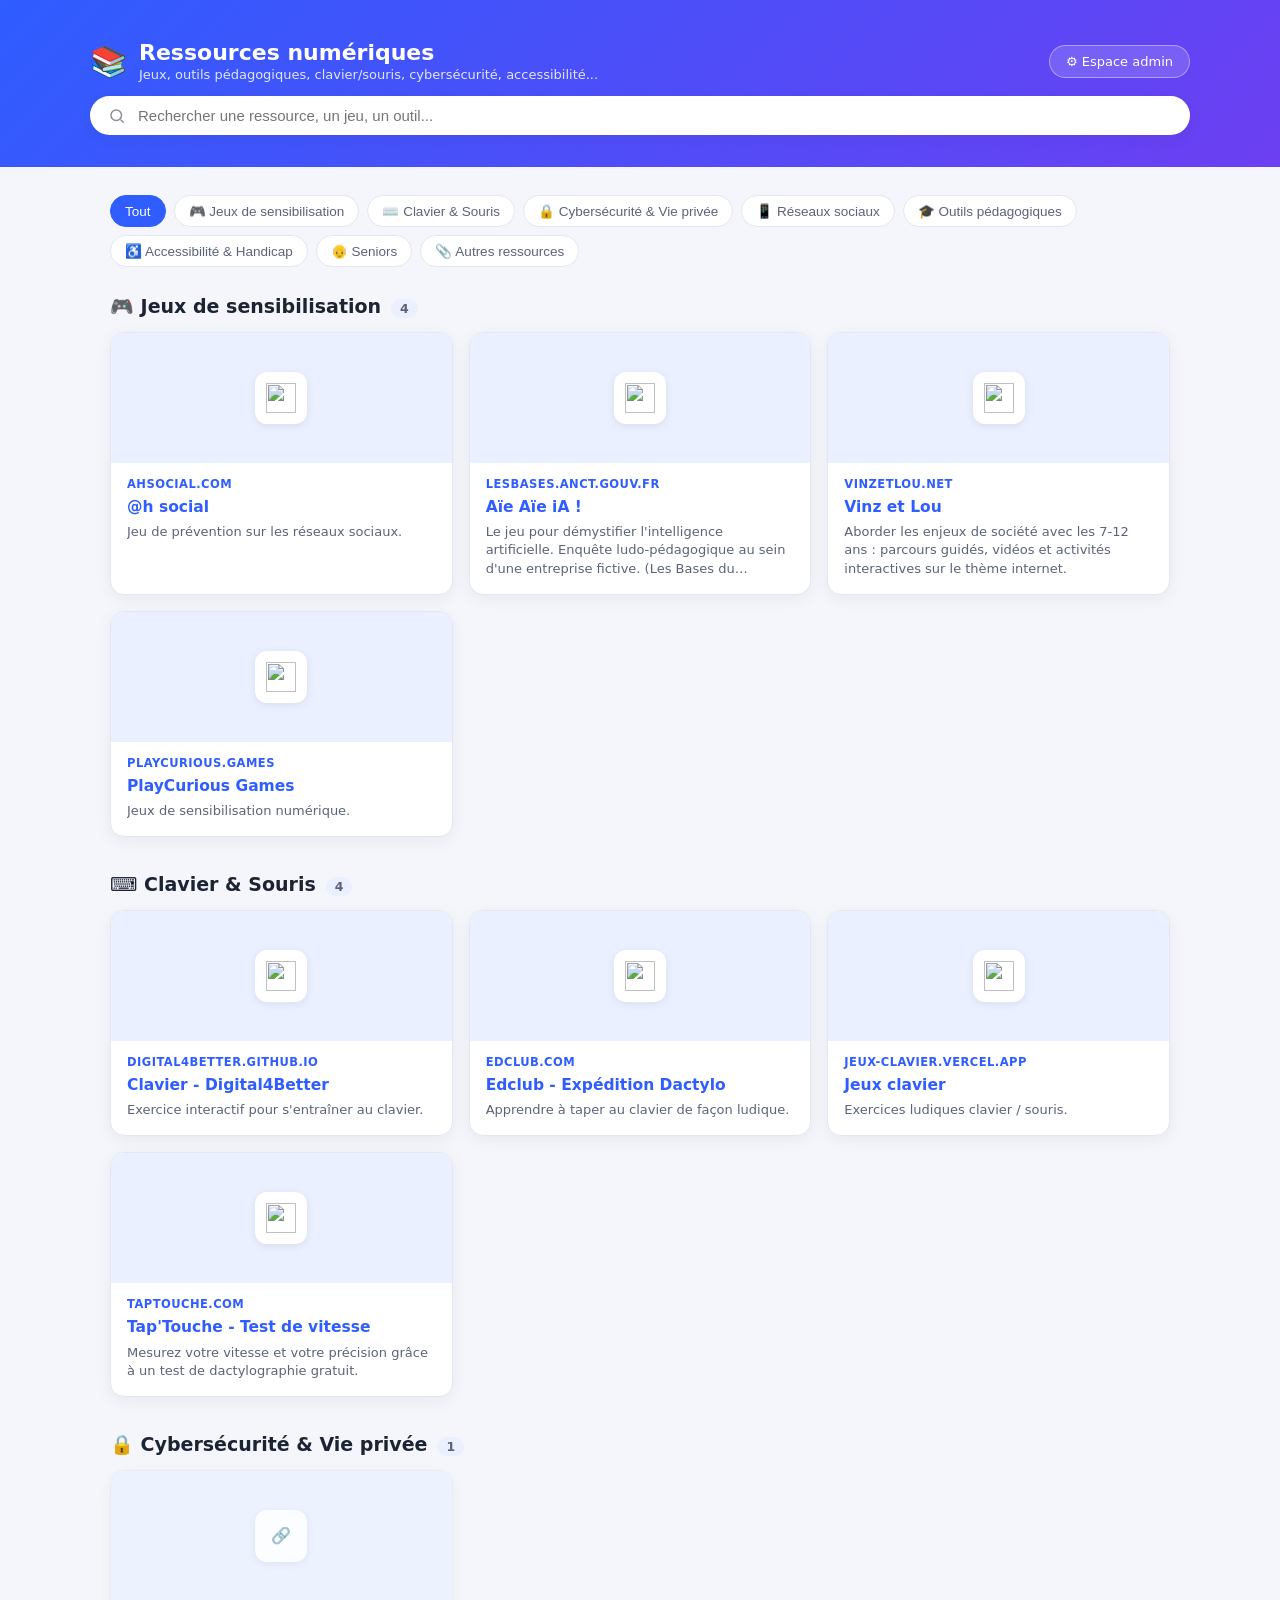
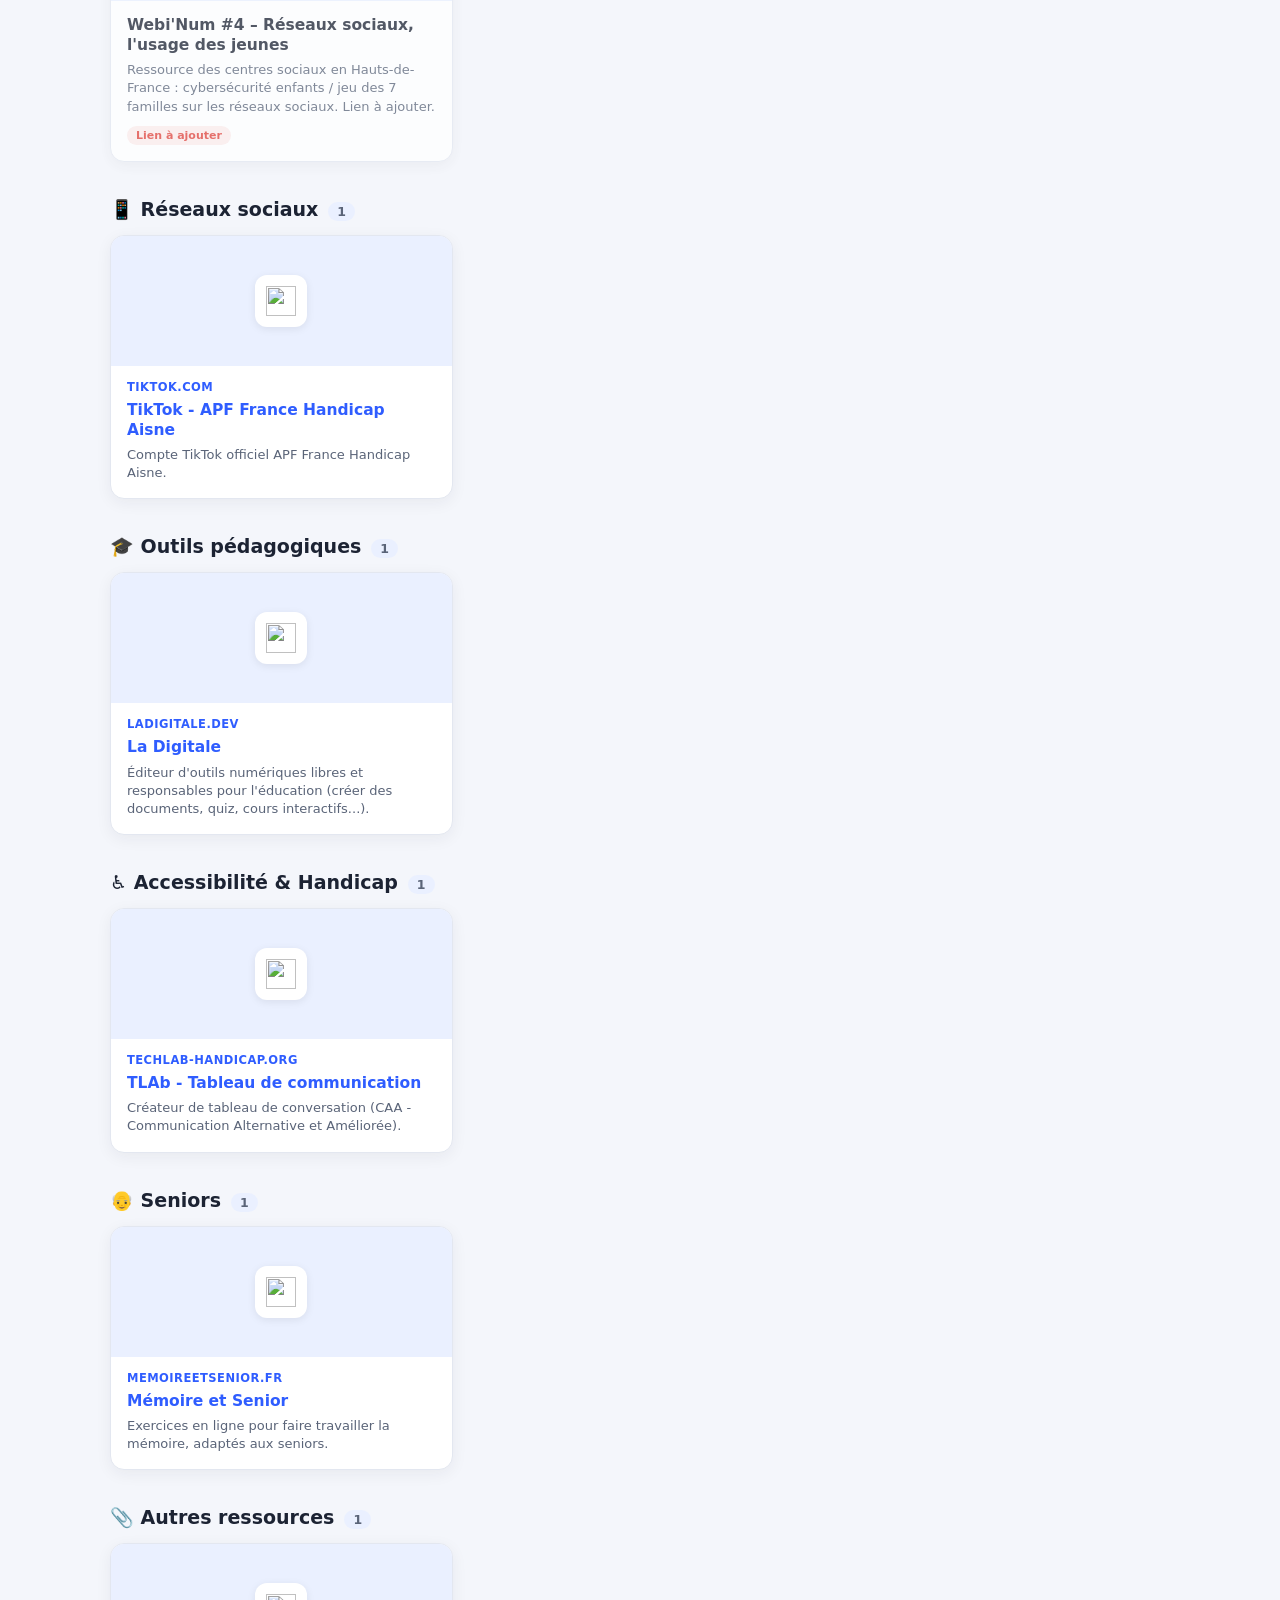
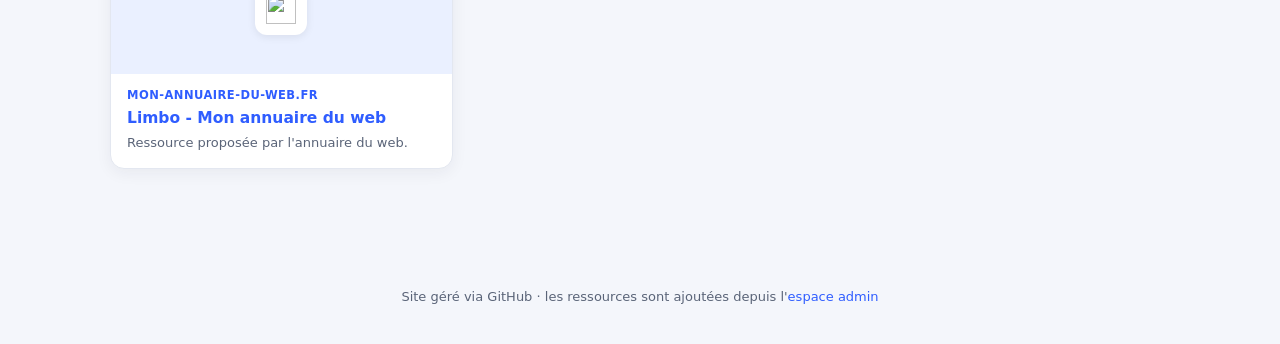
==== index.html @ 8535b405 "Ajout du site de ressources numériques avec espace admin GitHub-sync - Page publique (index.html) : " ====
<!DOCTYPE html>
<html lang="fr">
<head>
  <meta charset="UTF-8" />
  <meta name="viewport" content="width=device-width, initial-scale=1.0" />
  <title>Ressources numériques - APF</title>
  <meta name="description" content="Toutes les ressources numériques (jeux, outils, clavier/souris, cybersécurité...) au même endroit." />
  <link rel="icon" href="data:image/svg+xml,<svg xmlns=%22http://www.w3.org/2000/svg%22 viewBox=%220 0 100 100%22><text y=%22.9em%22 font-size=%2290%22>📚</text></svg>" />
  <link rel="stylesheet" href="assets/style.css" />
</head>
<body>
  <header class="site-header">
    <div class="header-inner">
      <div class="header-top">
        <div class="brand">
          <span class="logo">📚</span>
          <div>
            <h1>Ressources numériques</h1>
            <p>Jeux, outils pédagogiques, clavier/souris, cybersécurité, accessibilité...</p>
          </div>
        </div>
        <a class="admin-link" href="admin.html">⚙️ Espace admin</a>
      </div>
      <div class="search-bar">
        <svg width="18" height="18" viewBox="0 0 24 24" fill="none" stroke="#1c2333" stroke-width="2">
          <circle cx="11" cy="11" r="7"></circle>
          <line x1="21" y1="21" x2="16.65" y2="16.65"></line>
        </svg>
        <input id="searchInput" type="text" placeholder="Rechercher une ressource, un jeu, un outil..." />
      </div>
    </div>
  </header>

  <main>
    <div class="category-filters" id="categoryFilters"></div>
    <div id="categorySections"></div>
  </main>

  <footer class="site-footer">
    Site géré via GitHub · les ressources sont ajoutées depuis l'<a href="admin.html">espace admin</a>
  </footer>

  <script src="assets/app.js"></script>
</body>
</html>
---- assets/style.css ----
:root {
  --bg: #f4f6fb;
  --bg-card: #ffffff;
  --text: #1c2333;
  --text-muted: #5a6478;
  --border: #e3e7f0;
  --primary: #2f5dff;
  --primary-dark: #1f42c7;
  --primary-soft: #eaf0ff;
  --danger: #e0433b;
  --radius: 14px;
  --shadow: 0 4px 16px rgba(28, 35, 51, 0.06);
  --shadow-hover: 0 10px 28px rgba(28, 35, 51, 0.12);
}

* { box-sizing: border-box; }

html, body {
  margin: 0;
  padding: 0;
  background: var(--bg);
  color: var(--text);
  font-family: "Segoe UI", system-ui, -apple-system, Roboto, Helvetica, Arial, sans-serif;
}

a { color: var(--primary); text-decoration: none; }

header.site-header {
  background: linear-gradient(135deg, #2f5dff, #6c3ff2);
  color: #fff;
  padding: 40px 20px 32px;
}

.header-inner {
  max-width: 1100px;
  margin: 0 auto;
  display: flex;
  flex-direction: column;
  gap: 14px;
}

.header-top {
  display: flex;
  align-items: center;
  justify-content: space-between;
  gap: 16px;
  flex-wrap: wrap;
}

.brand {
  display: flex;
  align-items: center;
  gap: 12px;
}

.brand .logo {
  font-size: 30px;
}

.brand h1 {
  margin: 0;
  font-size: 22px;
  font-weight: 700;
}

.brand p {
  margin: 2px 0 0;
  font-size: 13px;
  opacity: 0.85;
}

.admin-link {
  background: rgba(255, 255, 255, 0.15);
  border: 1px solid rgba(255, 255, 255, 0.4);
  color: #fff;
  padding: 8px 16px;
  border-radius: 999px;
  font-size: 13px;
  white-space: nowrap;
  transition: background 0.15s ease;
}

.admin-link:hover { background: rgba(255, 255, 255, 0.28); }

.search-bar {
  display: flex;
  align-items: center;
  gap: 10px;
  background: #fff;
  border-radius: 999px;
  padding: 10px 18px;
  box-shadow: var(--shadow);
}

.search-bar input {
  border: none;
  outline: none;
  flex: 1;
  font-size: 15px;
  color: var(--text);
}

.search-bar svg { flex-shrink: 0; opacity: 0.5; }

main {
  max-width: 1100px;
  margin: 0 auto;
  padding: 28px 20px 60px;
}

.category-filters {
  display: flex;
  flex-wrap: wrap;
  gap: 8px;
  margin-bottom: 28px;
}

.chip {
  border: 1px solid var(--border);
  background: var(--bg-card);
  color: var(--text-muted);
  padding: 7px 14px;
  border-radius: 999px;
  font-size: 13.5px;
  cursor: pointer;
  transition: all 0.15s ease;
}

.chip:hover { border-color: var(--primary); color: var(--primary); }

.chip.active {
  background: var(--primary);
  border-color: var(--primary);
  color: #fff;
}

.category-section {
  margin-bottom: 36px;
}

.category-title {
  display: flex;
  align-items: baseline;
  gap: 10px;
  margin: 0 0 14px;
  font-size: 19px;
  font-weight: 700;
}

.category-title .count {
  font-size: 12.5px;
  font-weight: 600;
  color: var(--text-muted);
  background: var(--primary-soft);
  padding: 2px 9px;
  border-radius: 999px;
}

.resource-grid {
  display: grid;
  grid-template-columns: repeat(auto-fill, minmax(260px, 1fr));
  gap: 16px;
}

.resource-card {
  background: var(--bg-card);
  border: 1px solid var(--border);
  border-radius: var(--radius);
  overflow: hidden;
  display: flex;
  flex-direction: column;
  box-shadow: var(--shadow);
  transition: transform 0.15s ease, box-shadow 0.15s ease;
}

.resource-card:hover {
  transform: translateY(-3px);
  box-shadow: var(--shadow-hover);
}

.resource-preview {
  height: 130px;
  background: var(--primary-soft);
  display: flex;
  align-items: center;
  justify-content: center;
  overflow: hidden;
}

.resource-preview img.og-image {
  width: 100%;
  height: 100%;
  object-fit: cover;
}

.resource-preview .fallback-icon {
  width: 52px;
  height: 52px;
  border-radius: 12px;
  background: #fff;
  display: flex;
  align-items: center;
  justify-content: center;
  box-shadow: 0 2px 8px rgba(0,0,0,0.08);
}

.resource-preview .fallback-icon img { width: 30px; height: 30px; }

.resource-body {
  padding: 14px 16px 16px;
  display: flex;
  flex-direction: column;
  gap: 6px;
  flex: 1;
}

.resource-body .domain {
  font-size: 11.5px;
  text-transform: uppercase;
  letter-spacing: 0.04em;
  color: var(--primary);
  font-weight: 700;
}

.resource-body h3 {
  margin: 0;
  font-size: 15.5px;
  line-height: 1.3;
}

.resource-body p {
  margin: 0;
  font-size: 13px;
  color: var(--text-muted);
  line-height: 1.4;
  display: -webkit-box;
  -webkit-line-clamp: 3;
  -webkit-box-orient: vertical;
  overflow: hidden;
}

.resource-card.no-link {
  opacity: 0.75;
}

.missing-link-badge {
  display: inline-block;
  margin-top: 4px;
  font-size: 11px;
  font-weight: 700;
  color: var(--danger);
  background: #fdeceb;
  padding: 3px 9px;
  border-radius: 999px;
  width: fit-content;
}

.empty-state {
  text-align: center;
  padding: 60px 20px;
  color: var(--text-muted);
}

footer.site-footer {
  text-align: center;
  padding: 24px 20px 40px;
  color: var(--text-muted);
  font-size: 13px;
}

/* ---- Admin ---- */

.admin-wrap {
  max-width: 900px;
  margin: 0 auto;
  padding: 28px 20px 80px;
}

.panel {
  background: var(--bg-card);
  border: 1px solid var(--border);
  border-radius: var(--radius);
  padding: 20px 22px;
  margin-bottom: 22px;
  box-shadow: var(--shadow);
}

.panel h2 {
  margin: 0 0 14px;
  font-size: 17px;
}

.panel h3 {
  margin: 0 0 10px;
  font-size: 14.5px;
  color: var(--text-muted);
}

.field {
  margin-bottom: 14px;
}

.field label {
  display: block;
  font-size: 13px;
  font-weight: 600;
  margin-bottom: 5px;
}

.field input,
.field textarea,
.field select {
  width: 100%;
  padding: 9px 12px;
  border: 1px solid var(--border);
  border-radius: 9px;
  font-size: 14px;
  font-family: inherit;
  background: #fbfcfe;
}

.field textarea { resize: vertical; min-height: 60px; }

.field small { color: var(--text-muted); font-size: 12px; }

.row { display: flex; gap: 12px; flex-wrap: wrap; }
.row .field { flex: 1; min-width: 180px; }

.btn {
  display: inline-flex;
  align-items: center;
  gap: 6px;
  border: none;
  padding: 10px 18px;
  border-radius: 9px;
  font-size: 14px;
  font-weight: 600;
  cursor: pointer;
  transition: opacity 0.15s ease;
}

.btn:hover { opacity: 0.88; }
.btn:disabled { opacity: 0.5; cursor: not-allowed; }

.btn-primary { background: var(--primary); color: #fff; }
.btn-secondary { background: var(--primary-soft); color: var(--primary); }
.btn-danger { background: #fdeceb; color: var(--danger); }
.btn-ghost { background: transparent; color: var(--text-muted); border: 1px solid var(--border); }

.status-msg {
  margin-top: 12px;
  padding: 10px 14px;
  border-radius: 9px;
  font-size: 13.5px;
  display: none;
}

.status-msg.show { display: block; }
.status-msg.ok { background: #e8f8ef; color: #1a7d43; }
.status-msg.err { background: #fdeceb; color: var(--danger); }
.status-msg.info { background: var(--primary-soft); color: var(--primary-dark); }

.list-item {
  display: flex;
  align-items: center;
  gap: 12px;
  padding: 10px 0;
  border-bottom: 1px solid var(--border);
}

.list-item:last-child { border-bottom: none; }

.list-item .thumb {
  width: 36px;
  height: 36px;
  border-radius: 8px;
  background: var(--primary-soft);
  display: flex;
  align-items: center;
  justify-content: center;
  flex-shrink: 0;
  overflow: hidden;
}

.list-item .thumb img { width: 20px; height: 20px; }

.list-item .info { flex: 1; min-width: 0; }
.list-item .info .t { font-weight: 600; font-size: 14px; white-space: nowrap; overflow: hidden; text-overflow: ellipsis; }
.list-item .info .u { font-size: 12px; color: var(--text-muted); white-space: nowrap; overflow: hidden; text-overflow: ellipsis; }

.list-item .actions { display: flex; gap: 6px; flex-shrink: 0; }
.list-item .actions button {
  border: none;
  background: var(--bg);
  width: 30px;
  height: 30px;
  border-radius: 7px;
  cursor: pointer;
  font-size: 14px;
}
.list-item .actions button:hover { background: var(--primary-soft); }

.preview-box {
  border: 1px dashed var(--border);
  border-radius: 12px;
  padding: 12px;
  display: flex;
  gap: 12px;
  align-items: center;
  margin-top: 8px;
  background: #fbfcfe;
}

.preview-box img { width: 64px; height: 64px; border-radius: 8px; object-fit: cover; background: var(--primary-soft); }
.preview-box .pb-text { flex: 1; min-width: 0; }
.preview-box .pb-text .t { font-weight: 700; font-size: 13.5px; }
.preview-box .pb-text .d { font-size: 12px; color: var(--text-muted); margin-top: 2px; }

.badge-locked {
  display: inline-flex;
  align-items: center;
  gap: 6px;
  font-size: 12.5px;
  color: var(--text-muted);
}

.top-actions {
  display: flex;
  justify-content: space-between;
  align-items: center;
  margin-bottom: 20px;
  flex-wrap: wrap;
  gap: 10px;
}

.top-actions a { font-size: 13.5px; }

@media (max-width: 560px) {
  .brand h1 { font-size: 19px; }
  .resource-grid { grid-template-columns: 1fr 1fr; }
}
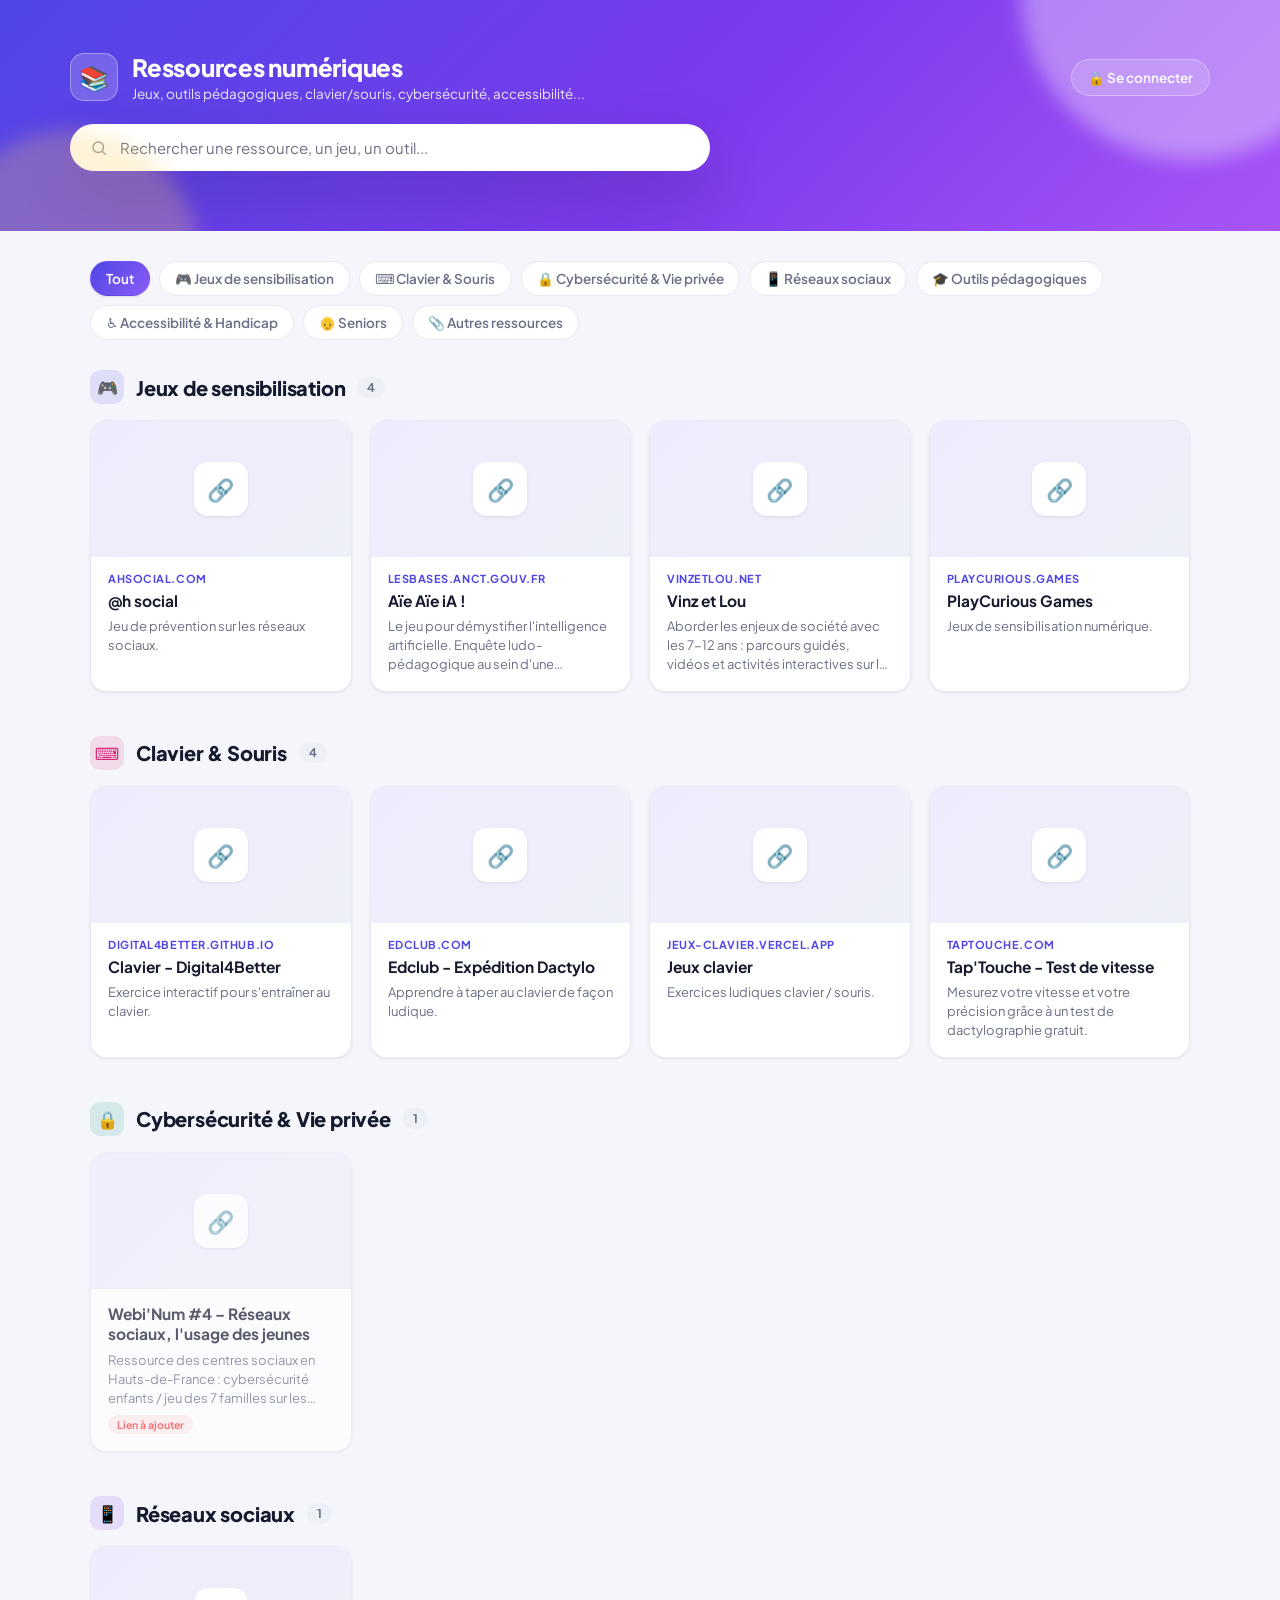
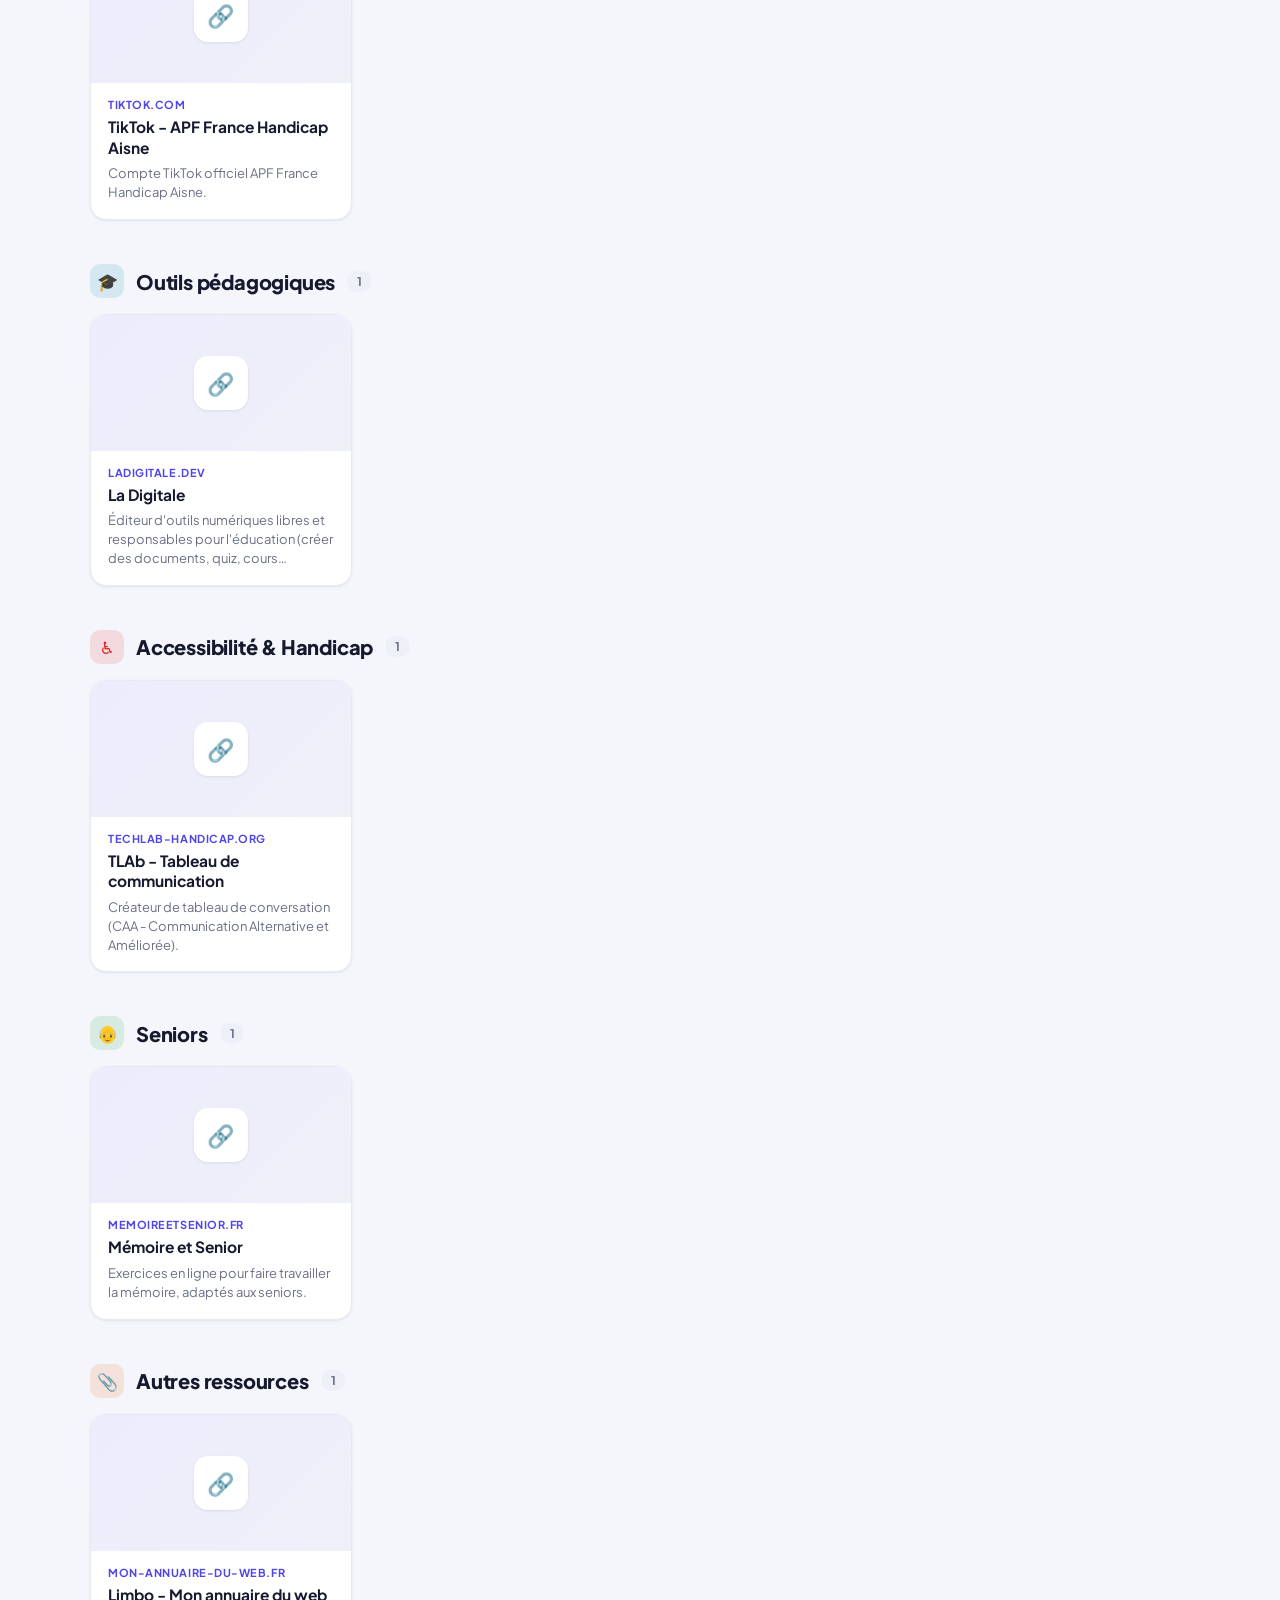
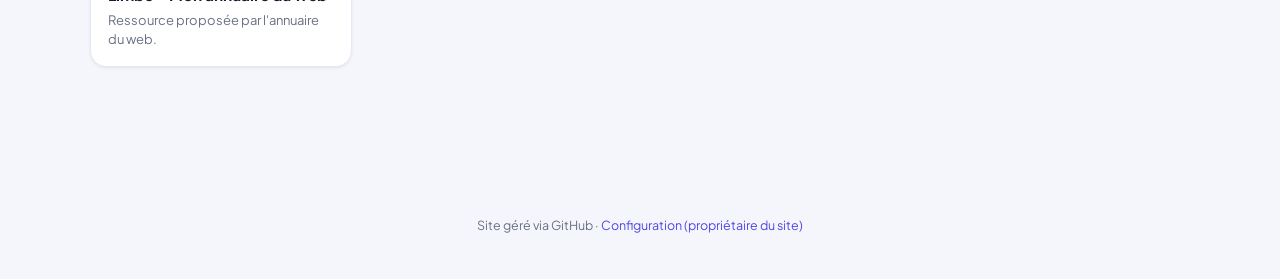
==== commit 8bba9f0a: "Refonte visuelle + édition directement dans les catégories - Nouveau design : header en dégradé, car" ====
--- a/index.html
+++ b/index.html
@@ -19,10 +19,12 @@
             <p>Jeux, outils pédagogiques, clavier/souris, cybersécurité, accessibilité...</p>
           </div>
         </div>
-        <a class="admin-link" href="admin.html">⚙️ Espace admin</a>
+        <div class="header-actions">
+          <button class="icon-btn" id="lockBtn">🔒 Se connecter</button>
+        </div>
       </div>
       <div class="search-bar">
-        <svg width="18" height="18" viewBox="0 0 24 24" fill="none" stroke="#1c2333" stroke-width="2">
+        <svg width="18" height="18" viewBox="0 0 24 24" fill="none" stroke="currentColor" stroke-width="2">
           <circle cx="11" cy="11" r="7"></circle>
           <line x1="21" y1="21" x2="16.65" y2="16.65"></line>
         </svg>
@@ -37,9 +39,105 @@
   </main>
 
   <footer class="site-footer">
-    Site géré via GitHub · les ressources sont ajoutées depuis l'<a href="admin.html">espace admin</a>
+    Site géré via GitHub · <a href="admin.html">Configuration (propriétaire du site)</a>
   </footer>
 
+  <!-- Connexion -->
+  <div class="modal-backdrop" id="loginBackdrop">
+    <div class="modal">
+      <div class="modal-head">
+        <h2>🔒 Connexion éditeur</h2>
+        <button class="modal-close" data-close="loginBackdrop">✕</button>
+      </div>
+      <p class="hint">Entrez le mot de passe pour ajouter, modifier ou supprimer des ressources directement sur la page.</p>
+      <div class="field">
+        <label>Mot de passe</label>
+        <input id="loginPassword" type="password" placeholder="Mot de passe éditeur" autocomplete="current-password" />
+      </div>
+      <button class="btn btn-primary btn-block" id="loginSubmitBtn">Se connecter</button>
+      <div class="status-msg" id="loginStatus"></div>
+    </div>
+  </div>
+
+  <!-- Catégorie -->
+  <div class="modal-backdrop" id="categoryBackdrop">
+    <div class="modal">
+      <div class="modal-head">
+        <h2 id="catModalTitle">Ajouter une catégorie</h2>
+        <button class="modal-close" data-close="categoryBackdrop">✕</button>
+      </div>
+      <form id="catForm">
+        <div class="field">
+          <label>Nom de la catégorie</label>
+          <input id="catName" type="text" required placeholder="ex : Jeux de sensibilisation" />
+        </div>
+        <div class="field">
+          <label>Icône</label>
+          <input id="catIcon" type="text" maxlength="4" placeholder="🎮" />
+          <div class="emoji-row" id="emojiRow"></div>
+        </div>
+        <div class="row" style="margin-top:18px;">
+          <button type="button" class="btn btn-ghost" id="catDeleteBtn" style="display:none;">Supprimer</button>
+          <button type="submit" class="btn btn-primary" id="catSubmitBtn" style="flex:1;">Ajouter</button>
+        </div>
+      </form>
+    </div>
+  </div>
+
+  <!-- Ressource -->
+  <div class="modal-backdrop" id="resourceBackdrop">
+    <div class="modal modal-wide">
+      <div class="modal-head">
+        <h2 id="resModalTitle">Ajouter une ressource</h2>
+        <button class="modal-close" data-close="resourceBackdrop">✕</button>
+      </div>
+      <form id="resForm">
+        <div class="field">
+          <label>Lien (URL)</label>
+          <div class="row" style="align-items:flex-start;">
+            <input id="resUrl" type="url" placeholder="https://..." style="flex:1;" />
+            <button type="button" class="btn btn-secondary" id="fetchPreviewBtn">🔍 Aperçu</button>
+          </div>
+          <small>Optionnel si vous n'avez pas encore le lien — la ressource sera marquée "lien à ajouter".</small>
+        </div>
+        <div class="status-msg" id="previewStatus"></div>
+        <div class="preview-box" id="previewBox" style="display:none;">
+          <img id="previewImg" src="" alt="" />
+          <div class="pb-text">
+            <div class="t" id="previewTitle"></div>
+            <div class="d" id="previewDesc"></div>
+          </div>
+        </div>
+        <div class="field">
+          <label>Titre</label>
+          <input id="resTitle" type="text" required placeholder="Nom de la ressource" />
+        </div>
+        <div class="field">
+          <label>Description</label>
+          <textarea id="resDescription" placeholder="Courte description"></textarea>
+        </div>
+        <div class="field">
+          <label>Catégorie</label>
+          <select id="resCategory"></select>
+        </div>
+        <div class="row" style="margin-top:18px;">
+          <button type="button" class="btn btn-ghost" id="resDeleteBtn" style="display:none;">Supprimer</button>
+          <button type="submit" class="btn btn-primary" id="resSubmitBtn" style="flex:1;">Ajouter</button>
+        </div>
+      </form>
+    </div>
+  </div>
+
+  <!-- Barre de publication -->
+  <div class="save-bar" id="saveBar">
+    <span><span class="dot"></span> Modifications non publiées</span>
+    <button class="btn btn-ghost" id="discardBtn">Annuler</button>
+    <button class="btn btn-primary" id="saveBtn">Publier</button>
+  </div>
+  <div class="status-msg" id="saveStatus" style="position:fixed;bottom:86px;left:50%;transform:translateX(-50%);z-index:60;max-width:420px;width:calc(100% - 32px);"></div>
+
+  <script src="assets/config.js"></script>
+  <script src="assets/crypto.js"></script>
   <script src="assets/app.js"></script>
 </body>
 </html>
--- a/assets/style.css
+++ b/assets/style.css
@@ -1,16 +1,50 @@
+@import url('https://fonts.googleapis.com/css2?family=Plus+Jakarta+Sans:wght@400;500;600;700;800&display=swap');
+
 :root {
-  --bg: #f4f6fb;
-  --bg-card: #ffffff;
-  --text: #1c2333;
-  --text-muted: #5a6478;
-  --border: #e3e7f0;
-  --primary: #2f5dff;
-  --primary-dark: #1f42c7;
-  --primary-soft: #eaf0ff;
-  --danger: #e0433b;
-  --radius: 14px;
-  --shadow: 0 4px 16px rgba(28, 35, 51, 0.06);
-  --shadow-hover: 0 10px 28px rgba(28, 35, 51, 0.12);
+  --font: 'Plus Jakarta Sans', system-ui, -apple-system, 'Segoe UI', Roboto, sans-serif;
+
+  --bg: #f5f6fb;
+  --bg-elevated: #ffffff;
+  --bg-sunken: #eef0f8;
+  --text: #161a2e;
+  --text-muted: #6a7086;
+  --border: #e7e9f2;
+
+  --primary: #4f46e5;
+  --primary-2: #8b5cf6;
+  --primary-soft: #edecfd;
+  --primary-text-on: #ffffff;
+  --danger: #ef4444;
+  --danger-soft: #fdeceb;
+  --success: #16a34a;
+  --success-soft: #e7f8ee;
+
+  --radius-lg: 22px;
+  --radius-md: 16px;
+  --radius-sm: 11px;
+
+  --shadow-sm: 0 1px 2px rgba(22, 26, 46, 0.05), 0 1px 4px rgba(22, 26, 46, 0.04);
+  --shadow-md: 0 10px 30px rgba(22, 26, 46, 0.08);
+  --shadow-lg: 0 24px 60px rgba(22, 26, 46, 0.18);
+
+  color-scheme: light;
+}
+
+@media (prefers-color-scheme: dark) {
+  :root {
+    --bg: #0e1017;
+    --bg-elevated: #171a26;
+    --bg-sunken: #12141e;
+    --text: #eef0fa;
+    --text-muted: #9199b5;
+    --border: #262a3c;
+    --primary-soft: #211f3f;
+    --danger-soft: #331b1e;
+    --success-soft: #12281c;
+    --shadow-md: 0 10px 30px rgba(0, 0, 0, 0.35);
+    --shadow-lg: 0 24px 60px rgba(0, 0, 0, 0.5);
+    color-scheme: dark;
+  }
 }
 
 * { box-sizing: border-box; }
@@ -20,23 +54,58 @@
   padding: 0;
   background: var(--bg);
   color: var(--text);
-  font-family: "Segoe UI", system-ui, -apple-system, Roboto, Helvetica, Arial, sans-serif;
+  font-family: var(--font);
+  -webkit-font-smoothing: antialiased;
 }
 
 a { color: var(--primary); text-decoration: none; }
 
+::selection { background: var(--primary-soft); color: var(--primary); }
+
+/* ---------------- Header / hero ---------------- */
+
 header.site-header {
-  background: linear-gradient(135deg, #2f5dff, #6c3ff2);
+  position: relative;
+  overflow: hidden;
+  background: linear-gradient(135deg, #4f46e5 0%, #7c3aed 55%, #a855f7 100%);
   color: #fff;
-  padding: 40px 20px 32px;
+  padding: 52px 20px 60px;
+}
+
+header.site-header::before,
+header.site-header::after {
+  content: "";
+  position: absolute;
+  border-radius: 50%;
+  filter: blur(10px);
+  opacity: 0.35;
+  pointer-events: none;
+}
+
+header.site-header::before {
+  width: 340px;
+  height: 340px;
+  background: #fff;
+  top: -180px;
+  right: -80px;
+}
+
+header.site-header::after {
+  width: 260px;
+  height: 260px;
+  background: #ffd166;
+  bottom: -160px;
+  left: -60px;
+  opacity: 0.25;
 }
 
 .header-inner {
-  max-width: 1100px;
+  position: relative;
+  max-width: 1140px;
   margin: 0 auto;
   display: flex;
   flex-direction: column;
-  gap: 14px;
+  gap: 22px;
 }
 
 .header-top {
@@ -47,144 +116,206 @@
   flex-wrap: wrap;
 }
 
-.brand {
-  display: flex;
-  align-items: center;
-  gap: 12px;
-}
+.brand { display: flex; align-items: center; gap: 14px; }
 
 .brand .logo {
-  font-size: 30px;
-}
-
-.brand h1 {
-  margin: 0;
-  font-size: 22px;
-  font-weight: 700;
-}
-
-.brand p {
-  margin: 2px 0 0;
-  font-size: 13px;
-  opacity: 0.85;
-}
-
-.admin-link {
-  background: rgba(255, 255, 255, 0.15);
-  border: 1px solid rgba(255, 255, 255, 0.4);
+  width: 48px;
+  height: 48px;
+  display: flex;
+  align-items: center;
+  justify-content: center;
+  font-size: 24px;
+  background: rgba(255, 255, 255, 0.18);
+  border: 1px solid rgba(255, 255, 255, 0.35);
+  border-radius: 14px;
+  backdrop-filter: blur(6px);
+  flex-shrink: 0;
+}
+
+.brand h1 { margin: 0; font-size: 24px; font-weight: 800; letter-spacing: -0.01em; }
+.brand p { margin: 3px 0 0; font-size: 13.5px; opacity: 0.88; }
+
+.header-actions { display: flex; align-items: center; gap: 8px; }
+
+.icon-btn {
+  display: inline-flex;
+  align-items: center;
+  gap: 7px;
+  background: rgba(255, 255, 255, 0.14);
+  border: 1px solid rgba(255, 255, 255, 0.32);
   color: #fff;
-  padding: 8px 16px;
+  padding: 9px 16px;
   border-radius: 999px;
-  font-size: 13px;
-  white-space: nowrap;
-  transition: background 0.15s ease;
-}
-
-.admin-link:hover { background: rgba(255, 255, 255, 0.28); }
+  font-size: 13.5px;
+  font-weight: 600;
+  font-family: var(--font);
+  cursor: pointer;
+  transition: background 0.15s ease, transform 0.15s ease;
+}
+.icon-btn:hover { background: rgba(255, 255, 255, 0.26); transform: translateY(-1px); }
+.icon-btn.unlocked { background: rgba(22, 163, 74, 0.35); border-color: rgba(22, 163, 74, 0.55); }
 
 .search-bar {
   display: flex;
   align-items: center;
   gap: 10px;
-  background: #fff;
+  background: var(--bg-elevated);
   border-radius: 999px;
-  padding: 10px 18px;
-  box-shadow: var(--shadow);
-}
+  padding: 13px 20px;
+  box-shadow: var(--shadow-lg);
+  max-width: 640px;
+}
+
+.search-bar svg { flex-shrink: 0; opacity: 0.45; color: var(--text); }
 
 .search-bar input {
   border: none;
   outline: none;
   flex: 1;
   font-size: 15px;
+  font-family: var(--font);
   color: var(--text);
-}
-
-.search-bar svg { flex-shrink: 0; opacity: 0.5; }
+  background: transparent;
+}
+.search-bar input::placeholder { color: var(--text-muted); }
+
+/* ---------------- Main ---------------- */
 
 main {
-  max-width: 1100px;
+  max-width: 1140px;
   margin: 0 auto;
-  padding: 28px 20px 60px;
+  padding: 30px 20px 80px;
 }
 
 .category-filters {
   display: flex;
   flex-wrap: wrap;
-  gap: 8px;
-  margin-bottom: 28px;
+  gap: 9px;
+  margin-bottom: 30px;
 }
 
 .chip {
+  display: inline-flex;
+  align-items: center;
+  gap: 6px;
   border: 1px solid var(--border);
-  background: var(--bg-card);
-  color: var(--text-muted);
-  padding: 7px 14px;
+  background: var(--bg-elevated);
+  color: var(--text-muted);
+  padding: 8px 15px;
   border-radius: 999px;
   font-size: 13.5px;
+  font-family: var(--font);
+  font-weight: 600;
   cursor: pointer;
   transition: all 0.15s ease;
 }
 
-.chip:hover { border-color: var(--primary); color: var(--primary); }
+.chip:hover { border-color: var(--primary); color: var(--primary); transform: translateY(-1px); }
 
 .chip.active {
-  background: var(--primary);
-  border-color: var(--primary);
+  background: linear-gradient(135deg, var(--primary), var(--primary-2));
+  border-color: transparent;
   color: #fff;
+  box-shadow: var(--shadow-sm);
+}
+
+.chip.add-chip {
+  border-style: dashed;
+  color: var(--primary);
 }
 
 .category-section {
-  margin-bottom: 36px;
+  margin-bottom: 44px;
+  animation: fadeIn 0.35s ease both;
+}
+
+@keyframes fadeIn {
+  from { opacity: 0; transform: translateY(6px); }
+  to { opacity: 1; transform: none; }
 }
 
 .category-title {
   display: flex;
-  align-items: baseline;
-  gap: 10px;
-  margin: 0 0 14px;
-  font-size: 19px;
+  align-items: center;
+  gap: 12px;
+  margin: 0 0 16px;
+  font-size: 20px;
+  font-weight: 800;
+  letter-spacing: -0.01em;
+}
+
+.category-title .cat-icon {
+  width: 34px;
+  height: 34px;
+  display: flex;
+  align-items: center;
+  justify-content: center;
+  border-radius: 10px;
+  font-size: 17px;
+  flex-shrink: 0;
+}
+
+.category-title .count {
+  font-size: 12px;
   font-weight: 700;
-}
-
-.category-title .count {
-  font-size: 12.5px;
-  font-weight: 600;
-  color: var(--text-muted);
-  background: var(--primary-soft);
-  padding: 2px 9px;
+  color: var(--text-muted);
+  background: var(--bg-sunken);
+  padding: 3px 10px;
   border-radius: 999px;
 }
+
+.category-title .cat-actions {
+  display: none;
+  gap: 4px;
+  margin-left: auto;
+}
+.edit-mode .category-title .cat-actions { display: flex; }
+
+.icon-mini {
+  border: none;
+  background: var(--bg-sunken);
+  color: var(--text-muted);
+  width: 30px;
+  height: 30px;
+  border-radius: 9px;
+  cursor: pointer;
+  font-size: 13px;
+  display: inline-flex;
+  align-items: center;
+  justify-content: center;
+  transition: background 0.15s ease, color 0.15s ease;
+}
+.icon-mini:hover { background: var(--primary-soft); color: var(--primary); }
+.icon-mini.danger:hover { background: var(--danger-soft); color: var(--danger); }
 
 .resource-grid {
   display: grid;
   grid-template-columns: repeat(auto-fill, minmax(260px, 1fr));
-  gap: 16px;
+  gap: 18px;
 }
 
 .resource-card {
-  background: var(--bg-card);
+  position: relative;
+  background: var(--bg-elevated);
   border: 1px solid var(--border);
-  border-radius: var(--radius);
+  border-radius: var(--radius-md);
   overflow: hidden;
   display: flex;
   flex-direction: column;
-  box-shadow: var(--shadow);
-  transition: transform 0.15s ease, box-shadow 0.15s ease;
-}
-
-.resource-card:hover {
-  transform: translateY(-3px);
-  box-shadow: var(--shadow-hover);
-}
+  box-shadow: var(--shadow-sm);
+  transition: transform 0.18s ease, box-shadow 0.18s ease;
+}
+
+.resource-card:hover { transform: translateY(-4px); box-shadow: var(--shadow-md); }
 
 .resource-preview {
-  height: 130px;
-  background: var(--primary-soft);
+  height: 136px;
+  background: linear-gradient(135deg, var(--primary-soft), var(--bg-sunken));
   display: flex;
   align-items: center;
   justify-content: center;
   overflow: hidden;
+  position: relative;
 }
 
 .resource-preview img.og-image {
@@ -194,20 +325,21 @@
 }
 
 .resource-preview .fallback-icon {
-  width: 52px;
-  height: 52px;
-  border-radius: 12px;
-  background: #fff;
-  display: flex;
-  align-items: center;
-  justify-content: center;
-  box-shadow: 0 2px 8px rgba(0,0,0,0.08);
-}
-
-.resource-preview .fallback-icon img { width: 30px; height: 30px; }
+  width: 54px;
+  height: 54px;
+  border-radius: 14px;
+  background: var(--bg-elevated);
+  display: flex;
+  align-items: center;
+  justify-content: center;
+  box-shadow: var(--shadow-sm);
+  font-size: 22px;
+}
+
+.resource-preview .fallback-icon img { width: 28px; height: 28px; }
 
 .resource-body {
-  padding: 14px 16px 16px;
+  padding: 15px 17px 17px;
   display: flex;
   flex-direction: column;
   gap: 6px;
@@ -215,9 +347,9 @@
 }
 
 .resource-body .domain {
-  font-size: 11.5px;
+  font-size: 11px;
   text-transform: uppercase;
-  letter-spacing: 0.04em;
+  letter-spacing: 0.05em;
   color: var(--primary);
   font-weight: 700;
 }
@@ -225,217 +357,305 @@
 .resource-body h3 {
   margin: 0;
   font-size: 15.5px;
-  line-height: 1.3;
+  font-weight: 700;
+  line-height: 1.32;
+  color: var(--text);
 }
 
 .resource-body p {
   margin: 0;
   font-size: 13px;
   color: var(--text-muted);
-  line-height: 1.4;
+  line-height: 1.45;
   display: -webkit-box;
   -webkit-line-clamp: 3;
   -webkit-box-orient: vertical;
   overflow: hidden;
 }
 
-.resource-card.no-link {
-  opacity: 0.75;
-}
+.resource-card.no-link { opacity: 0.7; }
 
 .missing-link-badge {
   display: inline-block;
-  margin-top: 4px;
-  font-size: 11px;
+  margin-top: 2px;
+  font-size: 10.5px;
   font-weight: 700;
   color: var(--danger);
-  background: #fdeceb;
+  background: var(--danger-soft);
   padding: 3px 9px;
   border-radius: 999px;
   width: fit-content;
 }
 
+.card-edit-actions {
+  position: absolute;
+  top: 10px;
+  right: 10px;
+  display: none;
+  gap: 6px;
+  z-index: 2;
+}
+.edit-mode .card-edit-actions { display: flex; }
+
+.card-edit-actions button {
+  border: none;
+  width: 30px;
+  height: 30px;
+  border-radius: 9px;
+  background: rgba(255, 255, 255, 0.92);
+  color: var(--text);
+  cursor: pointer;
+  font-size: 13px;
+  box-shadow: var(--shadow-sm);
+  display: inline-flex;
+  align-items: center;
+  justify-content: center;
+}
+.card-edit-actions button:hover { background: #fff; }
+.card-edit-actions button.danger:hover { color: var(--danger); }
+
+.add-tile {
+  display: none;
+  flex-direction: column;
+  align-items: center;
+  justify-content: center;
+  gap: 8px;
+  border: 2px dashed var(--border);
+  border-radius: var(--radius-md);
+  min-height: 220px;
+  background: transparent;
+  color: var(--text-muted);
+  font-family: var(--font);
+  font-size: 13.5px;
+  font-weight: 600;
+  cursor: pointer;
+  transition: border-color 0.15s ease, color 0.15s ease, background 0.15s ease;
+}
+.edit-mode .add-tile { display: flex; }
+.add-tile:hover { border-color: var(--primary); color: var(--primary); background: var(--primary-soft); }
+.add-tile .plus {
+  width: 40px;
+  height: 40px;
+  border-radius: 50%;
+  background: var(--bg-sunken);
+  display: flex;
+  align-items: center;
+  justify-content: center;
+  font-size: 20px;
+}
+.add-tile:hover .plus { background: var(--primary-soft); }
+
 .empty-state {
   text-align: center;
-  padding: 60px 20px;
+  padding: 70px 20px;
   color: var(--text-muted);
 }
 
 footer.site-footer {
   text-align: center;
-  padding: 24px 20px 40px;
-  color: var(--text-muted);
-  font-size: 13px;
-}
-
-/* ---- Admin ---- */
-
-.admin-wrap {
-  max-width: 900px;
-  margin: 0 auto;
-  padding: 28px 20px 80px;
-}
-
-.panel {
-  background: var(--bg-card);
-  border: 1px solid var(--border);
-  border-radius: var(--radius);
-  padding: 20px 22px;
-  margin-bottom: 22px;
-  box-shadow: var(--shadow);
-}
-
-.panel h2 {
-  margin: 0 0 14px;
-  font-size: 17px;
-}
-
-.panel h3 {
-  margin: 0 0 10px;
-  font-size: 14.5px;
-  color: var(--text-muted);
-}
-
-.field {
-  margin-bottom: 14px;
-}
-
-.field label {
-  display: block;
-  font-size: 13px;
-  font-weight: 600;
-  margin-bottom: 5px;
-}
+  padding: 26px 20px 46px;
+  color: var(--text-muted);
+  font-size: 12.5px;
+}
+
+/* ---------------- Modals ---------------- */
+
+.modal-backdrop {
+  position: fixed;
+  inset: 0;
+  background: rgba(14, 16, 23, 0.5);
+  backdrop-filter: blur(3px);
+  display: none;
+  align-items: center;
+  justify-content: center;
+  z-index: 100;
+  padding: 20px;
+}
+.modal-backdrop.show { display: flex; }
+
+.modal {
+  background: var(--bg-elevated);
+  border-radius: var(--radius-lg);
+  box-shadow: var(--shadow-lg);
+  width: 100%;
+  max-width: 460px;
+  max-height: 90vh;
+  overflow-y: auto;
+  padding: 26px 26px 22px;
+  animation: modalIn 0.2s ease both;
+}
+.modal.modal-wide { max-width: 560px; }
+
+@keyframes modalIn {
+  from { opacity: 0; transform: translateY(10px) scale(0.98); }
+  to { opacity: 1; transform: none; }
+}
+
+.modal-head {
+  display: flex;
+  align-items: center;
+  justify-content: space-between;
+  margin-bottom: 6px;
+}
+.modal-head h2 { margin: 0; font-size: 18px; font-weight: 800; }
+.modal-close {
+  border: none;
+  background: var(--bg-sunken);
+  width: 30px;
+  height: 30px;
+  border-radius: 9px;
+  cursor: pointer;
+  color: var(--text-muted);
+  font-size: 15px;
+}
+.modal-close:hover { background: var(--danger-soft); color: var(--danger); }
+
+.modal p.hint { font-size: 13px; color: var(--text-muted); margin: 4px 0 18px; }
+
+/* ---------------- Forms ---------------- */
+
+.field { margin-bottom: 14px; }
+
+.field label { display: block; font-size: 13px; font-weight: 700; margin-bottom: 6px; }
 
 .field input,
 .field textarea,
 .field select {
   width: 100%;
-  padding: 9px 12px;
-  border: 1px solid var(--border);
-  border-radius: 9px;
+  padding: 10px 13px;
+  border: 1.5px solid var(--border);
+  border-radius: var(--radius-sm);
   font-size: 14px;
-  font-family: inherit;
-  background: #fbfcfe;
-}
-
-.field textarea { resize: vertical; min-height: 60px; }
-
+  font-family: var(--font);
+  background: var(--bg-sunken);
+  color: var(--text);
+  transition: border-color 0.15s ease, background 0.15s ease;
+}
+.field input:focus,
+.field textarea:focus,
+.field select:focus {
+  outline: none;
+  border-color: var(--primary);
+  background: var(--bg-elevated);
+}
+
+.field textarea { resize: vertical; min-height: 64px; }
 .field small { color: var(--text-muted); font-size: 12px; }
 
 .row { display: flex; gap: 12px; flex-wrap: wrap; }
-.row .field { flex: 1; min-width: 180px; }
+.row .field { flex: 1; min-width: 160px; }
 
 .btn {
   display: inline-flex;
   align-items: center;
+  justify-content: center;
   gap: 6px;
   border: none;
-  padding: 10px 18px;
-  border-radius: 9px;
+  padding: 11px 20px;
+  border-radius: var(--radius-sm);
   font-size: 14px;
-  font-weight: 600;
-  cursor: pointer;
-  transition: opacity 0.15s ease;
-}
-
-.btn:hover { opacity: 0.88; }
+  font-family: var(--font);
+  font-weight: 700;
+  cursor: pointer;
+  transition: opacity 0.15s ease, transform 0.1s ease;
+}
+.btn:active { transform: scale(0.98); }
+.btn:hover { opacity: 0.9; }
 .btn:disabled { opacity: 0.5; cursor: not-allowed; }
 
-.btn-primary { background: var(--primary); color: #fff; }
+.btn-primary { background: linear-gradient(135deg, var(--primary), var(--primary-2)); color: #fff; }
 .btn-secondary { background: var(--primary-soft); color: var(--primary); }
-.btn-danger { background: #fdeceb; color: var(--danger); }
-.btn-ghost { background: transparent; color: var(--text-muted); border: 1px solid var(--border); }
-
-.status-msg {
-  margin-top: 12px;
-  padding: 10px 14px;
-  border-radius: 9px;
-  font-size: 13.5px;
-  display: none;
-}
-
+.btn-danger { background: var(--danger-soft); color: var(--danger); }
+.btn-ghost { background: var(--bg-sunken); color: var(--text-muted); }
+.btn-block { width: 100%; }
+
+.status-msg { margin-top: 12px; padding: 11px 15px; border-radius: var(--radius-sm); font-size: 13.5px; display: none; }
 .status-msg.show { display: block; }
-.status-msg.ok { background: #e8f8ef; color: #1a7d43; }
-.status-msg.err { background: #fdeceb; color: var(--danger); }
-.status-msg.info { background: var(--primary-soft); color: var(--primary-dark); }
-
-.list-item {
-  display: flex;
-  align-items: center;
+.status-msg.ok { background: var(--success-soft); color: var(--success); }
+.status-msg.err { background: var(--danger-soft); color: var(--danger); }
+.status-msg.info { background: var(--primary-soft); color: var(--primary); }
+
+.preview-box {
+  border: 1.5px dashed var(--border);
+  border-radius: var(--radius-sm);
+  padding: 12px;
+  display: flex;
   gap: 12px;
-  padding: 10px 0;
-  border-bottom: 1px solid var(--border);
-}
-
-.list-item:last-child { border-bottom: none; }
-
-.list-item .thumb {
-  width: 36px;
-  height: 36px;
-  border-radius: 8px;
-  background: var(--primary-soft);
-  display: flex;
-  align-items: center;
-  justify-content: center;
-  flex-shrink: 0;
-  overflow: hidden;
-}
-
-.list-item .thumb img { width: 20px; height: 20px; }
-
-.list-item .info { flex: 1; min-width: 0; }
-.list-item .info .t { font-weight: 600; font-size: 14px; white-space: nowrap; overflow: hidden; text-overflow: ellipsis; }
-.list-item .info .u { font-size: 12px; color: var(--text-muted); white-space: nowrap; overflow: hidden; text-overflow: ellipsis; }
-
-.list-item .actions { display: flex; gap: 6px; flex-shrink: 0; }
-.list-item .actions button {
-  border: none;
-  background: var(--bg);
-  width: 30px;
-  height: 30px;
-  border-radius: 7px;
-  cursor: pointer;
-  font-size: 14px;
-}
-.list-item .actions button:hover { background: var(--primary-soft); }
-
-.preview-box {
-  border: 1px dashed var(--border);
-  border-radius: 12px;
-  padding: 12px;
-  display: flex;
-  gap: 12px;
-  align-items: center;
-  margin-top: 8px;
-  background: #fbfcfe;
-}
-
-.preview-box img { width: 64px; height: 64px; border-radius: 8px; object-fit: cover; background: var(--primary-soft); }
+  align-items: center;
+  margin: -4px 0 14px;
+  background: var(--bg-sunken);
+}
+.preview-box img { width: 60px; height: 60px; border-radius: 9px; object-fit: cover; background: var(--primary-soft); }
 .preview-box .pb-text { flex: 1; min-width: 0; }
 .preview-box .pb-text .t { font-weight: 700; font-size: 13.5px; }
 .preview-box .pb-text .d { font-size: 12px; color: var(--text-muted); margin-top: 2px; }
 
-.badge-locked {
-  display: inline-flex;
-  align-items: center;
-  gap: 6px;
+/* ---------------- Save bar ---------------- */
+
+.save-bar {
+  position: fixed;
+  bottom: 20px;
+  left: 50%;
+  transform: translateX(-50%);
+  z-index: 60;
+  display: none;
+  align-items: center;
+  gap: 14px;
+  background: var(--bg-elevated);
+  border: 1px solid var(--border);
+  border-radius: 999px;
+  padding: 10px 12px 10px 20px;
+  box-shadow: var(--shadow-lg);
+}
+.save-bar.show { display: flex; }
+.save-bar .dot { width: 8px; height: 8px; border-radius: 50%; background: #f59e0b; flex-shrink: 0; }
+.save-bar span { font-size: 13.5px; font-weight: 600; white-space: nowrap; }
+
+/* ---------------- Emoji picker helper on category form ---------------- */
+
+.emoji-row { display: flex; gap: 6px; flex-wrap: wrap; margin-top: 8px; }
+.emoji-row button {
+  border: 1.5px solid var(--border);
+  background: var(--bg-sunken);
+  border-radius: 9px;
+  width: 34px;
+  height: 34px;
+  font-size: 16px;
+  cursor: pointer;
+}
+.emoji-row button:hover { border-color: var(--primary); }
+
+/* ---------------- Admin/setup page ---------------- */
+
+.admin-wrap {
+  max-width: 640px;
+  margin: 0 auto;
+  padding: 40px 20px 80px;
+}
+
+.panel {
+  background: var(--bg-elevated);
+  border: 1px solid var(--border);
+  border-radius: var(--radius-lg);
+  padding: 24px 26px;
+  margin-bottom: 22px;
+  box-shadow: var(--shadow-sm);
+}
+.panel h2 { margin: 0 0 6px; font-size: 18px; font-weight: 800; }
+.panel ol, .panel p { font-size: 13.5px; color: var(--text-muted); line-height: 1.6; }
+.panel code {
+  background: var(--bg-sunken);
+  padding: 1px 6px;
+  border-radius: 6px;
   font-size: 12.5px;
-  color: var(--text-muted);
-}
-
-.top-actions {
-  display: flex;
-  justify-content: space-between;
-  align-items: center;
-  margin-bottom: 20px;
-  flex-wrap: wrap;
-  gap: 10px;
-}
-
-.top-actions a { font-size: 13.5px; }
-
-@media (max-width: 560px) {
-  .brand h1 { font-size: 19px; }
+}
+
+@media (max-width: 640px) {
+  .brand h1 { font-size: 20px; }
+  header.site-header { padding: 40px 16px 48px; }
   .resource-grid { grid-template-columns: 1fr 1fr; }
 }
+
+@media (max-width: 420px) {
+  .resource-grid { grid-template-columns: 1fr; }
+}
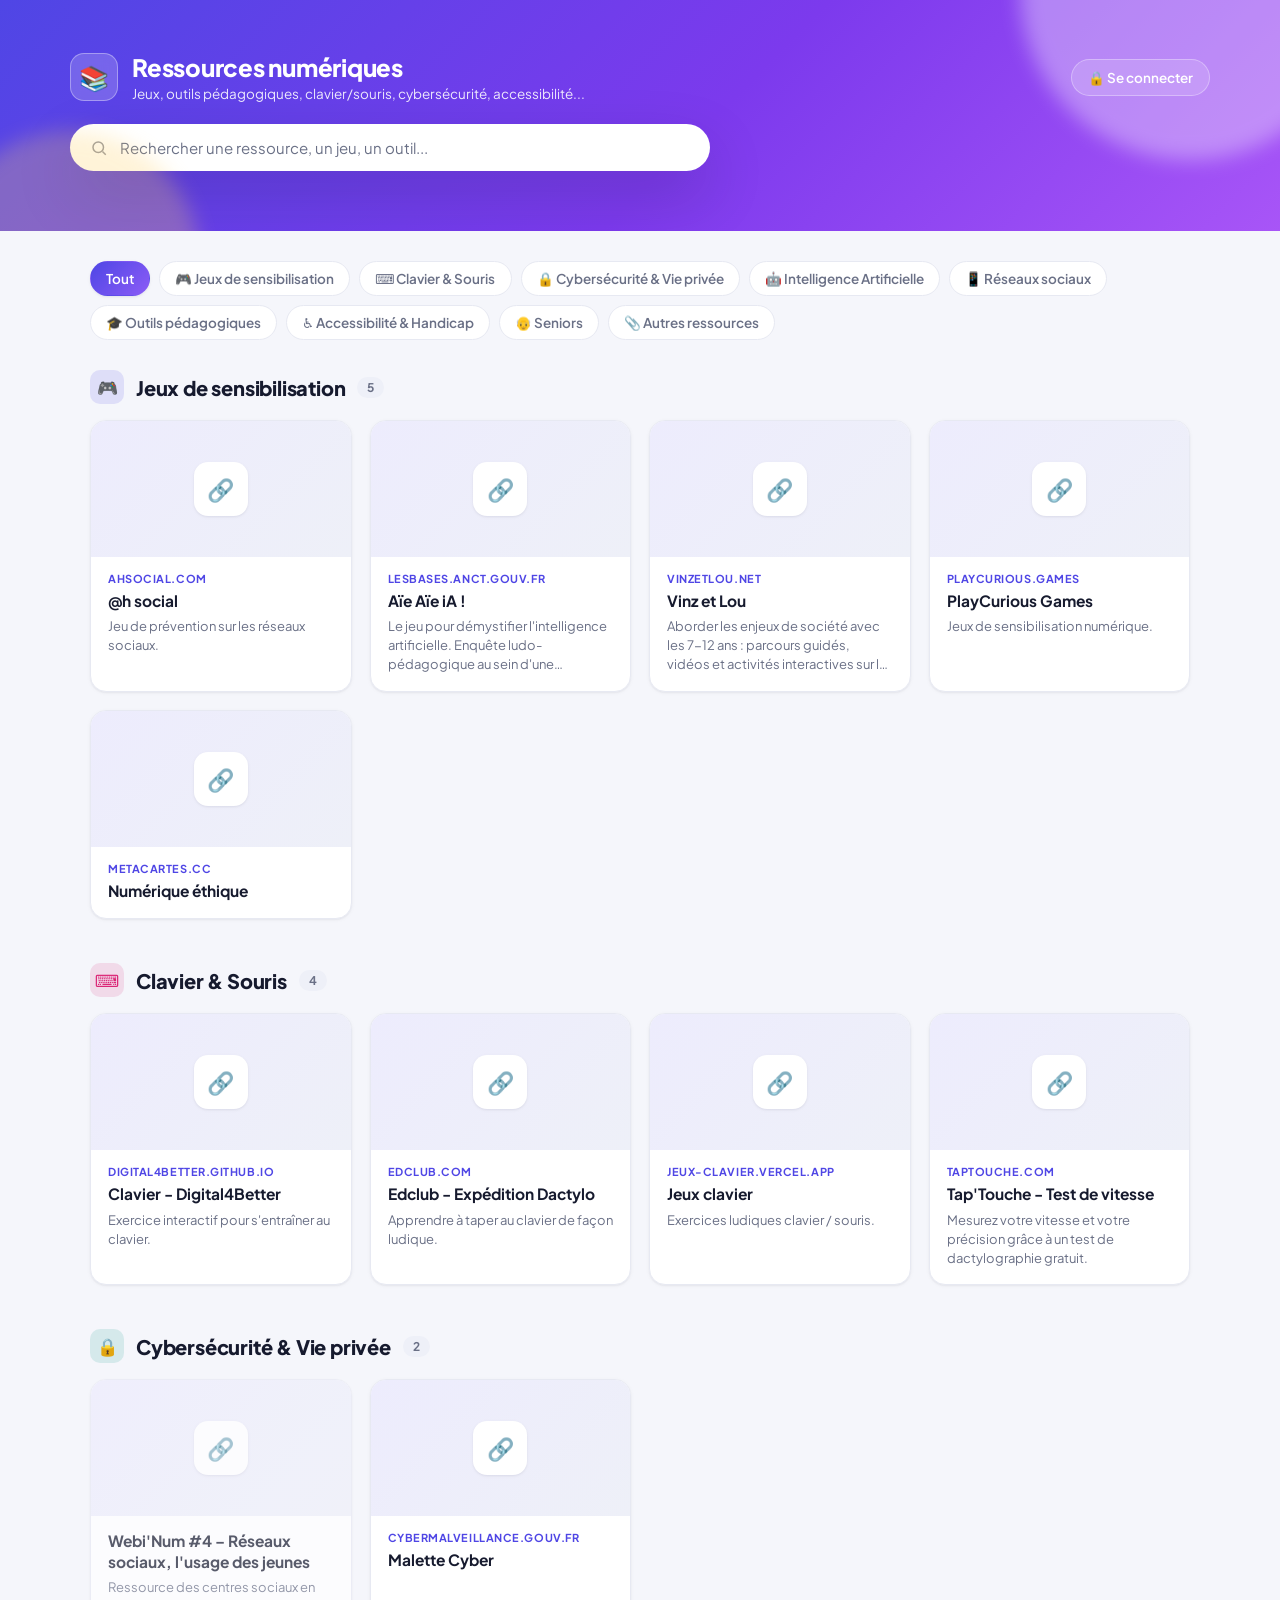
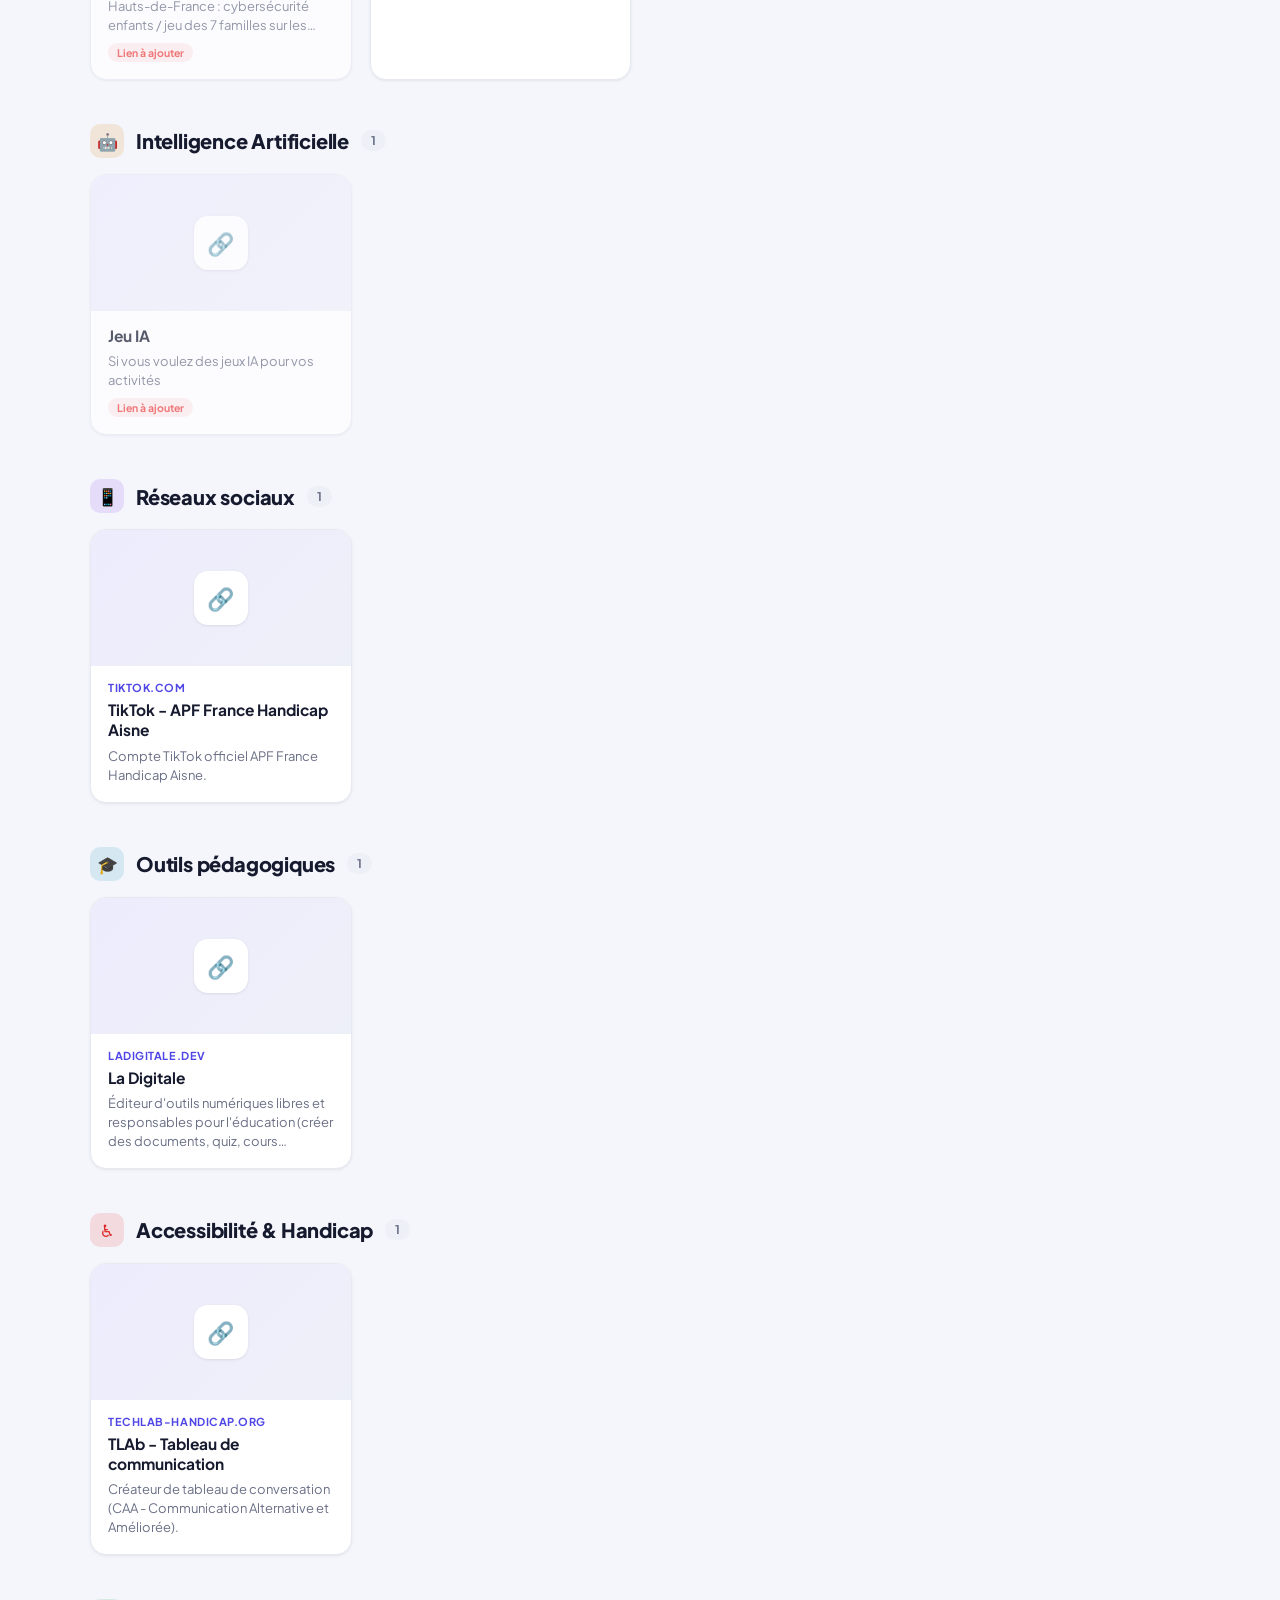
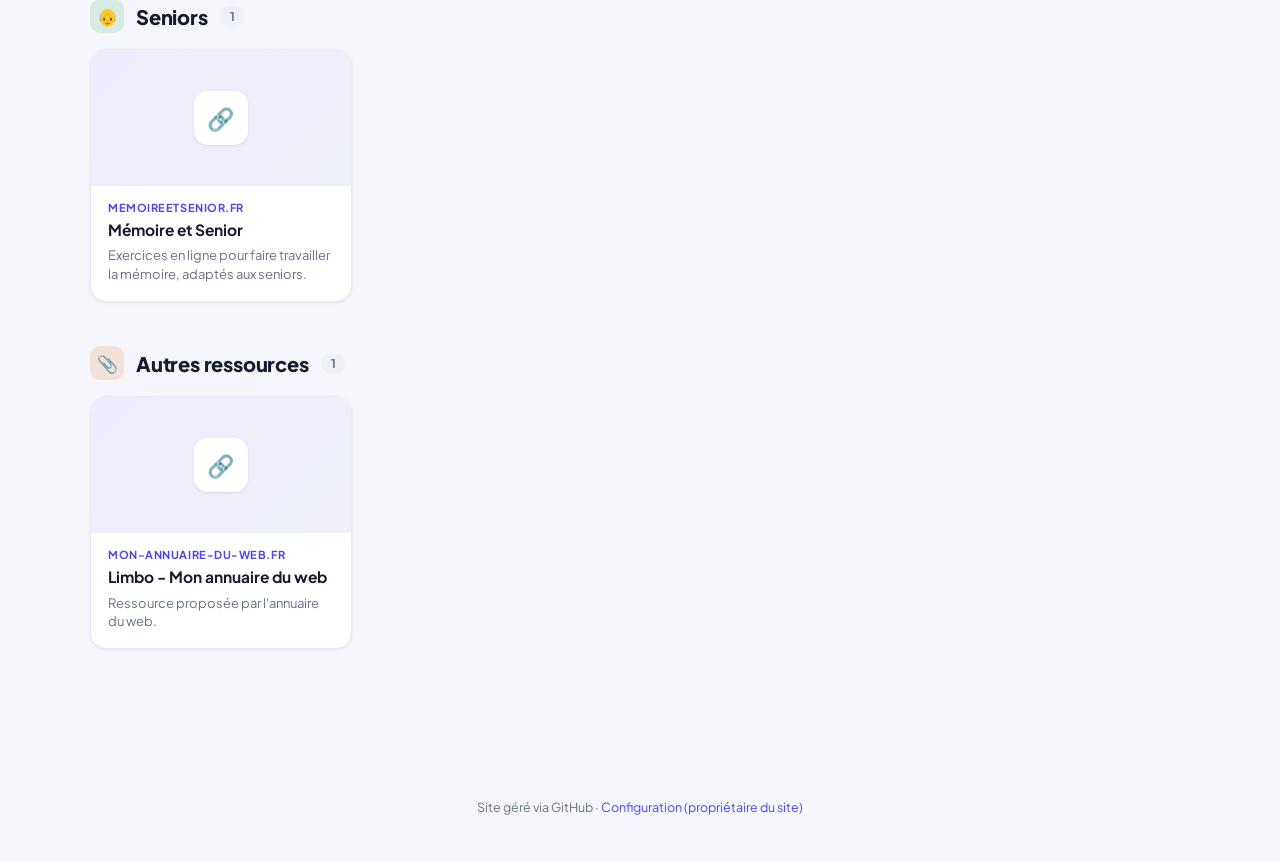
==== commit de392e61: "Téléchargement réel des fichiers + vrai aperçu (site et PDF) - Les ressources basées sur un fichier " ====
--- a/index.html
+++ b/index.html
@@ -100,6 +100,12 @@
           </div>
           <small>Optionnel si vous n'avez pas encore le lien — la ressource sera marquée "lien à ajouter".</small>
         </div>
+        <div class="field">
+          <label>Ou importer un fichier (PDF, image, ZIP, document...)</label>
+          <input id="resFile" type="file" />
+          <small>Le fichier est hébergé directement dans le dépôt GitHub (20 Mo max) et remplace le lien ci-dessus s'il est renseigné.</small>
+        </div>
+        <div class="status-msg" id="fileStatus"></div>
         <div class="status-msg" id="previewStatus"></div>
         <div class="preview-box" id="previewBox" style="display:none;">
           <img id="previewImg" src="" alt="" />
@@ -138,6 +144,12 @@
 
   <script src="assets/config.js"></script>
   <script src="assets/crypto.js"></script>
+  <script src="https://cdnjs.cloudflare.com/ajax/libs/pdf.js/3.11.174/pdf.min.js"></script>
+  <script>
+    if (window.pdfjsLib) {
+      window.pdfjsLib.GlobalWorkerOptions.workerSrc = "https://cdnjs.cloudflare.com/ajax/libs/pdf.js/3.11.174/pdf.worker.min.js";
+    }
+  </script>
   <script src="assets/app.js"></script>
 </body>
 </html>
--- a/assets/style.css
+++ b/assets/style.css
@@ -338,6 +338,19 @@
 
 .resource-preview .fallback-icon img { width: 28px; height: 28px; }
 
+.download-badge {
+  position: absolute;
+  bottom: 8px;
+  right: 8px;
+  background: rgba(20, 22, 40, 0.72);
+  color: #fff;
+  font-size: 11px;
+  font-weight: 700;
+  padding: 4px 9px;
+  border-radius: 999px;
+  backdrop-filter: blur(2px);
+}
+
 .resource-body {
   padding: 15px 17px 17px;
   display: flex;
